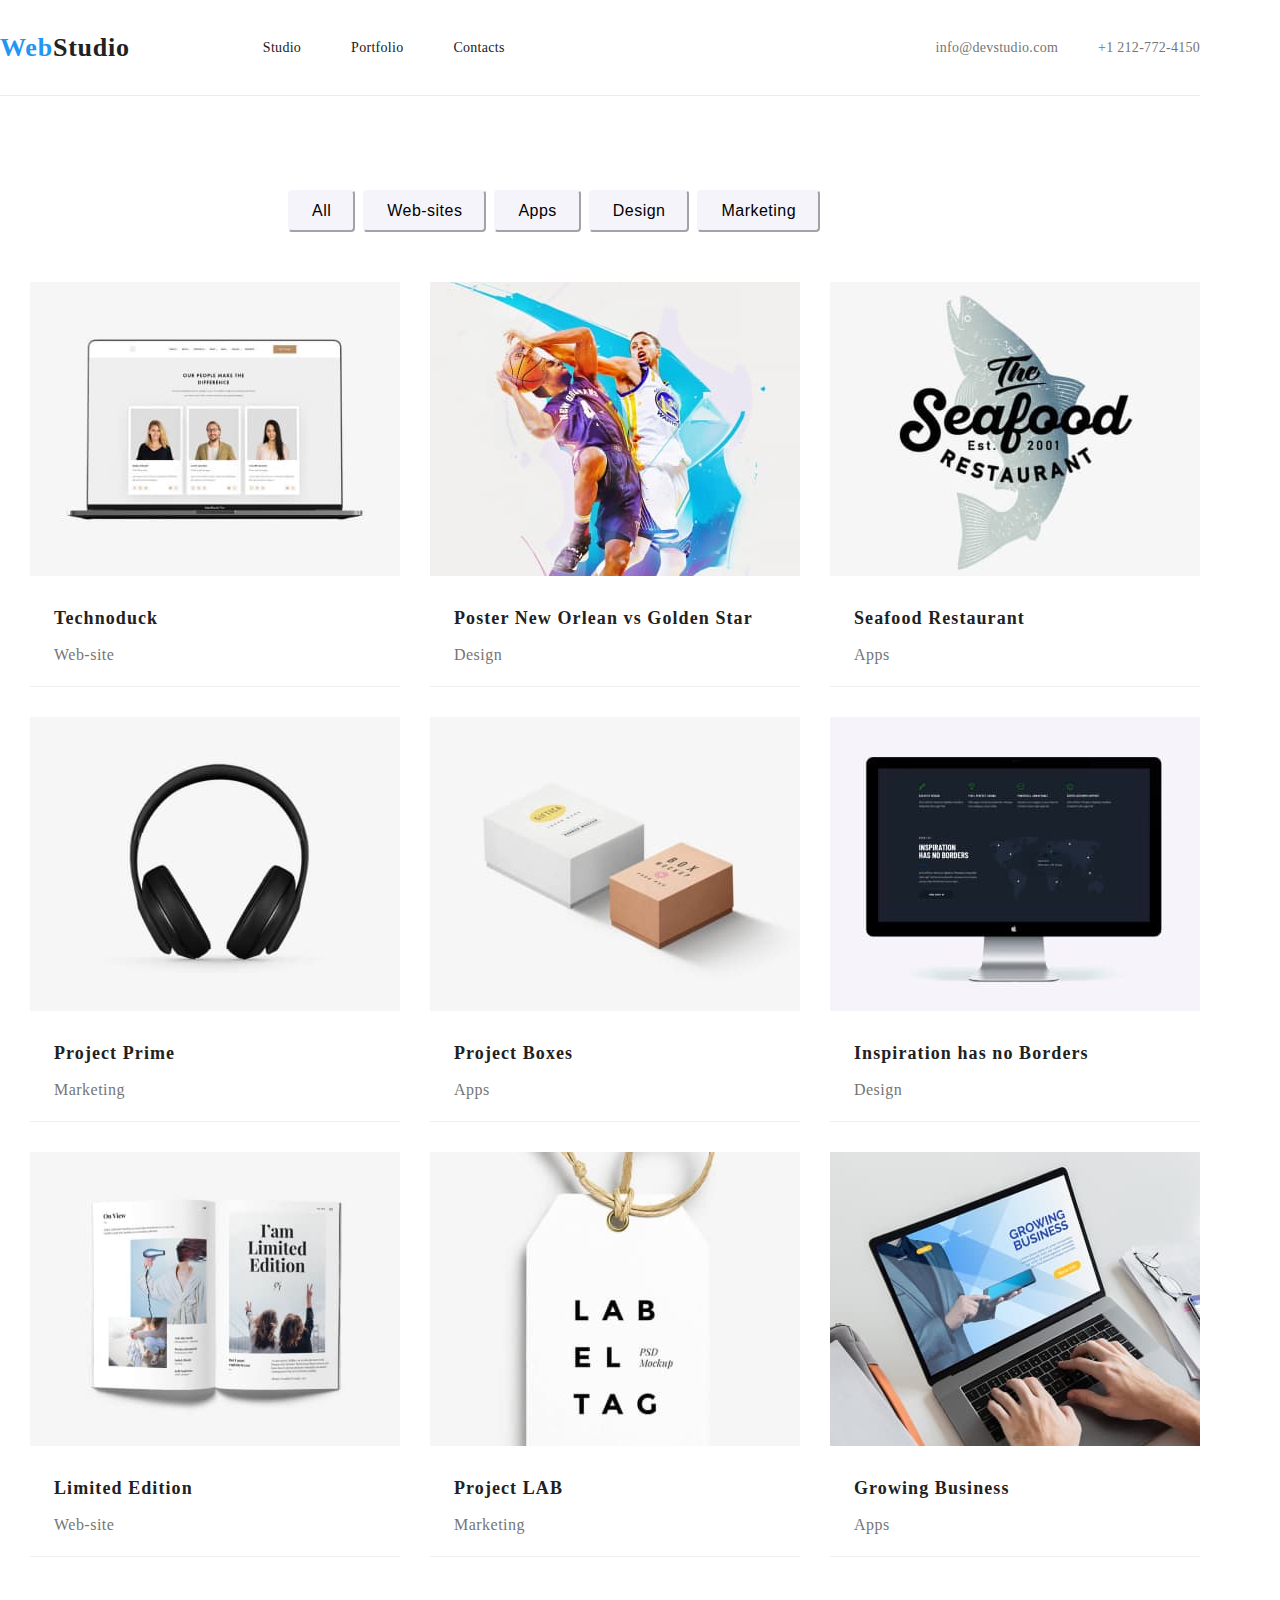
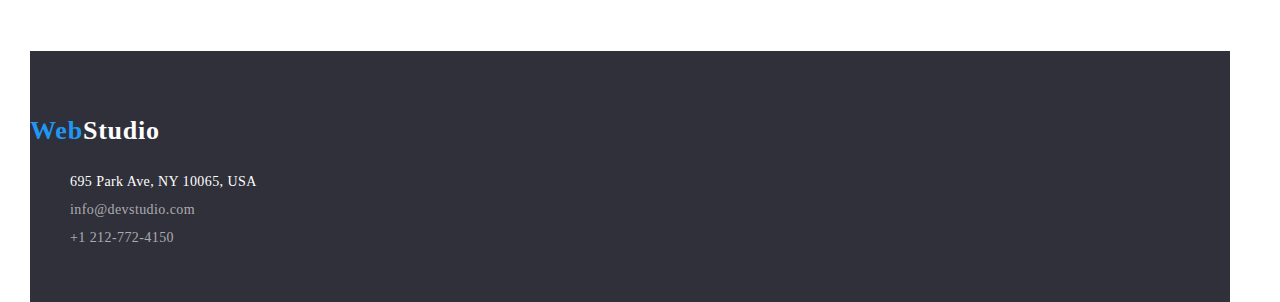
==== Portfolio.html @ 993a13b9 "Fara-footer" ====
<!DOCTYPE html>
<html>
    <head>
        <meta charset="UTF-8">
        <title>Portfolio</title>
        <link rel="preconnect" href="https://fonts.googleapis.com">
        <link rel="preconnect" href="https://fonts.gstatic.com" crossorigin>
        <link href="https://fonts.googleapis.com/css2?family=Raleway:wght@400;500;700;900&display=swap" rel="stylesheet">
        <link rel="stylesheet" href="css/styles.css">
    </head>
    <body>
        <!--HeaderSection-->
        <div class="header-container container-for-dimension">
        <header class="page-header">
            <a class="link header-logo" href="index.html"><span class="span-for-logo">Web</span>Studio</a>
            <nav class="header-navigation">
                <ul class="navigation-list unstyled-list">
                    <li class="nav-list-item"><a class="link" href="index.html">Studio</a></li>
                    <li class="nav-list-item"><a class="link" href="Portfolio.html">Portfolio</a></li>
                    <li class="nav-list-item"><a class="link" href="Contacts.html">Contacts</a></li>
                </ul>
            </nav>    
            <!--RightNavigationSection--> 
            <ul class="right-navigation-list unstyled-list">
                <li class="contact-list-item"><a class="link right-navigation-list" href="mailto:info@devstudio.com">info@devstudio.com</a></li>
                <li class="contact-list-item"><a class="link right-navigation-list" href="tel:+12127724150">+1 212-772-4150</a></li>
            </ul>
        </header>
        </div>
        <main>
            <!--HeroSection-->
            <section class="hero-section container-for-dimension">
                <!--ButtonsSection-->
                <ul class="button-list unstyled-list">
                    <li class="button-item-list"><button class="button" type="button">All</button></li>
                    <li class="button-item-list"><button class="button" type="button">Web-sites</button></li>
                    <li class="button-item-list"><button class="button" type="button">Apps</button></li>
                    <li class="button-item-list"><button class="button" type="button">Design</button></li>
                    <li class="button-item-list"><button class="button" type="button">Marketing</button></li>
                </ul>
                <!--ContainerSection-->
                <ul class="container-list unstyled-list">
                    <li class="container">
                        <div class="container-image"><img src="images/card1.jpg" alt="Web-site">
                        <h3 class="container-title">Technoduck</h3>
                        <h4 class="container-sub-title">Web-site</h4>
                        </div>
                    </li>
                    <li class="container">
                        <div class="container-image"><img src="images/card2.jpg" alt="Web-site">
                        <h3 class="container-title">Poster New Orlean vs Golden Star</h3>
                        <h4 class="container-sub-title">Design</h4>
                        </div>
                    </li>
                    <li class="container">
                        <div class="container-image"><img src="images/card3.jpg" alt="Web-site">
                        <h3 class="container-title">Seafood Restaurant </h3>
                        <h4 class="container-sub-title">Apps</h4>
                        </div>
                    </li>
                    <li class="container">
                        <div class="container-image"><img src="images/card4.jpg" alt="Web-site">
                        <h3 class="container-title">Project Prime</h3>
                        <h4 class="container-sub-title">Marketing</h4>
                        </div>
                    </li>
                    <li class="container">
                        <div class="container-image"><img src="images/card5.jpg" alt="Web-site">
                        <h3 class="container-title">Project Boxes</h3>
                        <h4 class="container-sub-title">Apps</h4>
                        </div>
                    </li>
                    <li class="container">
                        <div class="container-image"><img src="images/card6.jpg" alt="Web-site">
                        <h3 class="container-title">Inspiration has no Borders</h3>
                        <h4 class="container-sub-title">Design</h4>
                        </div>
                    </li>
                    <li class="container">
                        <div class="container-image"><img src="images/card7.jpg" alt="Web-site">
                        <h3 class="container-title">Limited Edition</h3>
                        <h4 class="container-sub-title">Web-site</h4>
                        </div>
                    </li>
                    <li class="container">
                        <div class="container-image"><img src="images/card8.jpg" alt="Web-site">
                        <h3 class="container-title">Project LAB</h3>
                        <h4 class="container-sub-title">Marketing</h4>
                        </div>
                    </li>
                    <li class="container">
                        <div class="container-image"><img src="images/card9.jpg" alt="Web-site">
                        <h3 class="container-title">Growing Business</h3>
                        <h4 class="container-sub-title">Apps</h4>
                        </div>
                    </li>
                </ul>
            </section>
        </main>
        <!--PageFooter-->
        <footer class="page-footer container-for-dimension">
            <div class="footer-style">
            <section>
                <a class="footer-logo link" href="index.html"><span class="span-for-logo">Web</span>Studio</a>
                    <address>
                        <ul class="informations-of-contact unstyled-list">
                            <li><a class="link location" href="">695 Park Ave, NY 10065, USA</a></li>
                            <li><a class="link contacts" href="mailto:info@devstudio.com">info@devstudio.com</a></li>
                            <li><a class="link contacts mail" href="tel:+12127724150">+1 212-772-4150</a></li>
                        </ul>
                    </address>
                </div>
            </section>
        </footer>
    </body>
</html>
---- css/styles.css ----
/*Variables*/
:root {
    --background-section: white;
}

.header-navigation,
.hero-section
{
    background-color: var(--background-section);
}

/*Globals*/
body{
    font-family: 'Roboto';
    font-weight: 500;
    font-size: 14px;
    line-height: 16px;
    letter-spacing: 0.02em;
    color: #212121;
    width: 1600px;
    margin: 0px auto;
}

.header-logo {
    font-weight: 700;
    font-size: 26px;
    line-height: 31px;
    letter-spacing: 0.03em;
    margin-right: 93px;
}

.container-for-dimensions{
    width: 1200px;
    margin: 0px auto;
}

.header-container, .hero-section , .page-footer
{
    width: 1200px;
}

.page-footer{
    height: 251px;
}

.header-container {
    padding: 32px 0px;
    border-bottom: 1px solid #ECECEC ;
}

.span-for-logo{
    color: #2196F3;
}

.page-header{
    background-color: #FFFFFF;
    display: flex;
}

.unstyled-list{
    list-style: none;
}

.link{
    color: #212121;
    text-decoration: none;
}

.navigation-list {
    display: flex;
    gap: 50px;  
    flex-grow: 1;
}

.header-navigation{
    display: flex;
    align-items: center;
    flex-grow: 1;
}

.right-navigation-list {
    color: #757575;
    display: flex;
    gap: 40px;
    align-items: center;
    justify-content: flex-end;
}

.navigation-list :hover {
    color: #2196F3;
    text-decoration: none;
}

.button {
    font-size: 16px;
    line-height: 26px;
    text-align: center;
    letter-spacing: 0.03em;
    background: #F5F4FA;
    border-color: #F5F4FA;
    border-radius: 4px;
    padding: 6px 22px;
}

.button:hover {
    color: #FFFFFF;
    background: #2196F3;
    border: none;
    box-shadow: 0px 3px 1px rgba(0, 0, 0, 0.1), 0px 1px 2px rgba(0, 0, 0, 0.08), 0px 2px 2px rgba(0, 0, 0, 0.12);
    cursor: pointer;
}

.button-list{
    display: flex;
    align-items: center;
    gap: 8px;
    padding: 94px 288px 50px 288px;
}

.container-list{
    display: flex;
    gap: 30px;
    flex-wrap: wrap;
    margin-top: 50px;
    margin-bottom: 94px;
    margin: 0;
    padding: 0;
    padding-left: 20px;
    width: 100%;
    max-width: 1600px;
    margin: 0 auto;
    padding: 0 30px;
    padding-bottom: 94px;
    
}

.container-list-studio{
    display: flex;
    gap: 30px;
    padding-left: 20px;
    width: 100%;
    max-width: 1200px;
    margin: 0 auto;
    padding: 0 30px;
    padding-bottom: 94px;
    
}

.container{
    width: 370px;
    height: 404px;
    background: #FFFFFF;
    border-bottom: 1px solid #EEEEEE;
}

.container-studio{
    width: 270px;
    height: 368px;
    background: #FFFFFF;
    border-bottom: 1px solid #EEEEEE;
    box-shadow: 0px 1px 3px rgba(0, 0, 0, 0.12), 0px 1px 1px rgba(0, 0, 0, 0.14), 0px 2px 1px rgba(0, 0, 0, 0.2);
    border-radius: 0px 0px 4px 4px;
}

.container-title {
    font-weight: 700;
    font-size: 18px;
    line-height: 36px;
    letter-spacing: 0.06em;
    text-align: left;
    padding: 20px 24px 4px;
}

.container-title-studio {
    font-weight: 500;
    font-size: 16px;
    line-height: 19px;
    letter-spacing: 0.03em;
    text-align: center;
    padding: 30px 0px 10px;

}

.container-sub-title {
    font-weight: 400;
    font-size: 16px;
    line-height: 30px;
    letter-spacing: 0.03em;
    color: #757575;
    padding: 0px 24px 20px;
}

.container-sub-title-studio {
    font-weight: 400;
    font-size: 16px;
    line-height: 19px;
    letter-spacing: 0.03em;
    color: #757575;
    text-align: center;
}

.page-footer{
    background: #2F303A;
    display: flex;
    align-items: center;
    margin-left: 30px;
}

.location{
    font-weight: 400;
    font-style: normal;
    letter-spacing: 0.03em;
    color: #FFFFFF;
    
}

.contacts{
    font-weight: 400;
    font-style: normal;
    letter-spacing: 0.03em;
    color: rgba(255, 255, 255, 0.6);
}

.contacts:hover{
    color: #2196F3;
}

.footer-logo {
    font-weight: 700;
    font-size: 26px;
    line-height: 31px;
    letter-spacing: 0.03em;
    color: #FFFFFF;
    
    
}

.informations-of-contact{
  display: inline-block;
  margin-top: 28px; 
  margin-bottom: 12px;
}

.studio-height {
    height: 600px;
    background: #2F303A;
    display: flex;
    flex-direction: column;
    align-items: center;
    justify-content: center;

}

.studio-atributes {
    display: flex;
    flex-direction: row;
    justify-content: center;
    gap: 30px;
    flex-wrap: wrap;
    margin-top: 50px;
    padding-left: 20px;
    width: 100%;
    max-width: 1600px;
    
}

.strenghts-title{
    padding-top: 94px;
    padding-bottom: 10px;
    font-weight: 700;
    letter-spacing: 0.03em;
    text-transform: uppercase;

}

.strenghts-description{
    font-weight: 400;
    font-size: 14px;
    line-height: 24px;
    letter-spacing: 0.03em;
    color: #757575;
}

.first-studio-page-text{
    font-weight: 900;
    font-size: 44px;
    line-height: 60px;
    text-align: center;
    letter-spacing: 0.06em;
    text-transform: uppercase;
    color: #FFFFFF;
}

.center-text{
    font-size: 36px;
    line-height: 42px;
    text-align: center;
    letter-spacing: 0.03em;
    
    padding-bottom: 50px;
}

.what-we-do-images{
    display: flex;
    gap: 30px;
    align-items: center;
    justify-content: center;
    mix-blend-mode: normal;
}

.container-studio-section{
    padding-bottom: 94px;
}

.footer-style{
    padding-top: 60px;
    padding-bottom: 28px;
}

.informations-of-contact li {
    margin-bottom: 12px;
  }

*{
    margin-block-start: 0px;
    margin-block-end: 0px;
    margin-inline-start: 0px;
    margin-inline-end: 0px;
}
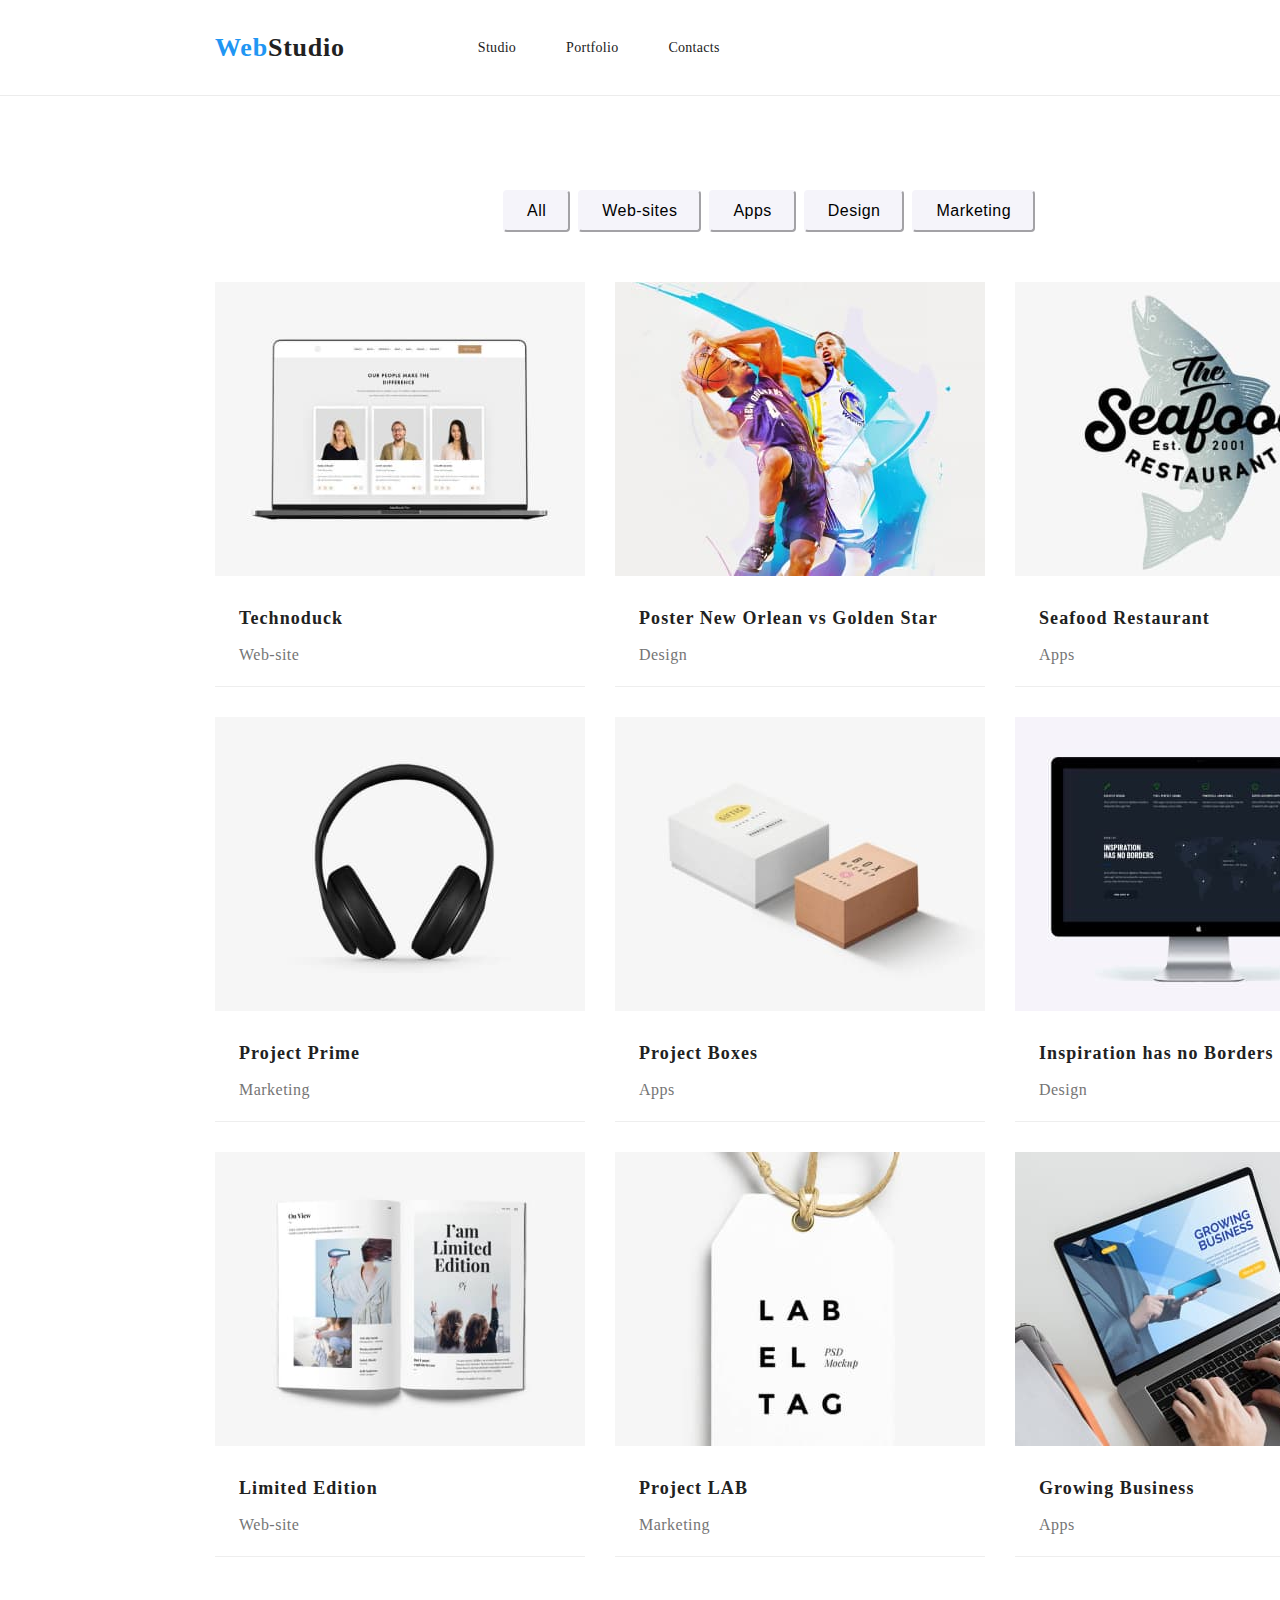
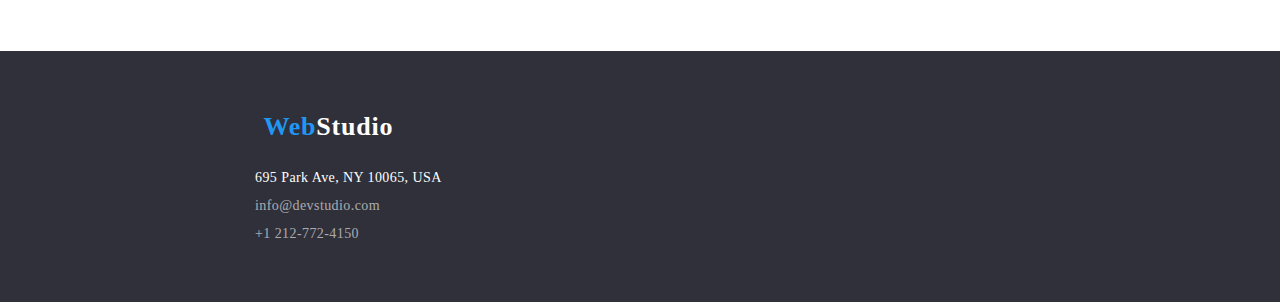
==== commit 58893352: "Alinieri-and-stuff" ====
--- a/Portfolio.html
+++ b/Portfolio.html
@@ -100,7 +100,7 @@
         <!--PageFooter-->
         <footer class="page-footer container-for-dimension">
             <div class="footer-style">
-            <section>
+            <section class="footer-section">
                 <a class="footer-logo link" href="index.html"><span class="span-for-logo">Web</span>Studio</a>
                     <address>
                         <ul class="informations-of-contact unstyled-list">
--- a/css/styles.css
+++ b/css/styles.css
@@ -34,13 +34,9 @@
     margin: 0px auto;
 }
 
-.header-container, .hero-section , .page-footer
+.header-container, .hero-section
 {
-    width: 1200px;
-}
-
-.page-footer{
-    height: 251px;
+    padding-left: 215px;
 }
 
 .header-container {
@@ -55,6 +51,7 @@
 .page-header{
     background-color: #FFFFFF;
     display: flex;
+    padding-left: 215px;
 }
 
 .unstyled-list{
@@ -125,13 +122,10 @@
     margin-bottom: 94px;
     margin: 0;
     padding: 0;
-    padding-left: 20px;
     width: 100%;
     max-width: 1600px;
     margin: 0 auto;
-    padding: 0 30px;
     padding-bottom: 94px;
-    
 }
 
 .container-list-studio{
@@ -147,7 +141,6 @@
 }
 
 .container{
-    width: 370px;
     height: 404px;
     background: #FFFFFF;
     border-bottom: 1px solid #EEEEEE;
@@ -201,9 +194,6 @@
 
 .page-footer{
     background: #2F303A;
-    display: flex;
-    align-items: center;
-    margin-left: 30px;
 }
 
 .location{
@@ -231,14 +221,14 @@
     line-height: 31px;
     letter-spacing: 0.03em;
     color: #FFFFFF;
-    
-    
+
+        
 }
 
 .informations-of-contact{
   display: inline-block;
   margin-top: 28px; 
-  margin-bottom: 12px;
+  
 }
 
 .studio-height {
@@ -312,13 +302,25 @@
     padding-bottom: 94px;
 }
 
+.footer-section{
+    display: flex;
+    flex-direction: column;
+    align-items: center;
+  }
+
 .footer-style{
+    display: flex;
+    justify-content: space-between;
     padding-top: 60px;
-    padding-bottom: 28px;
-}
-
-.informations-of-contact li {
+    padding-left: 215px;
+}
+
+ul.informations-of-contact li{
     margin-bottom: 12px;
+}
+
+ul.informations-of-contact li:last-child {
+    margin-bottom: 60px;
   }
 
 *{
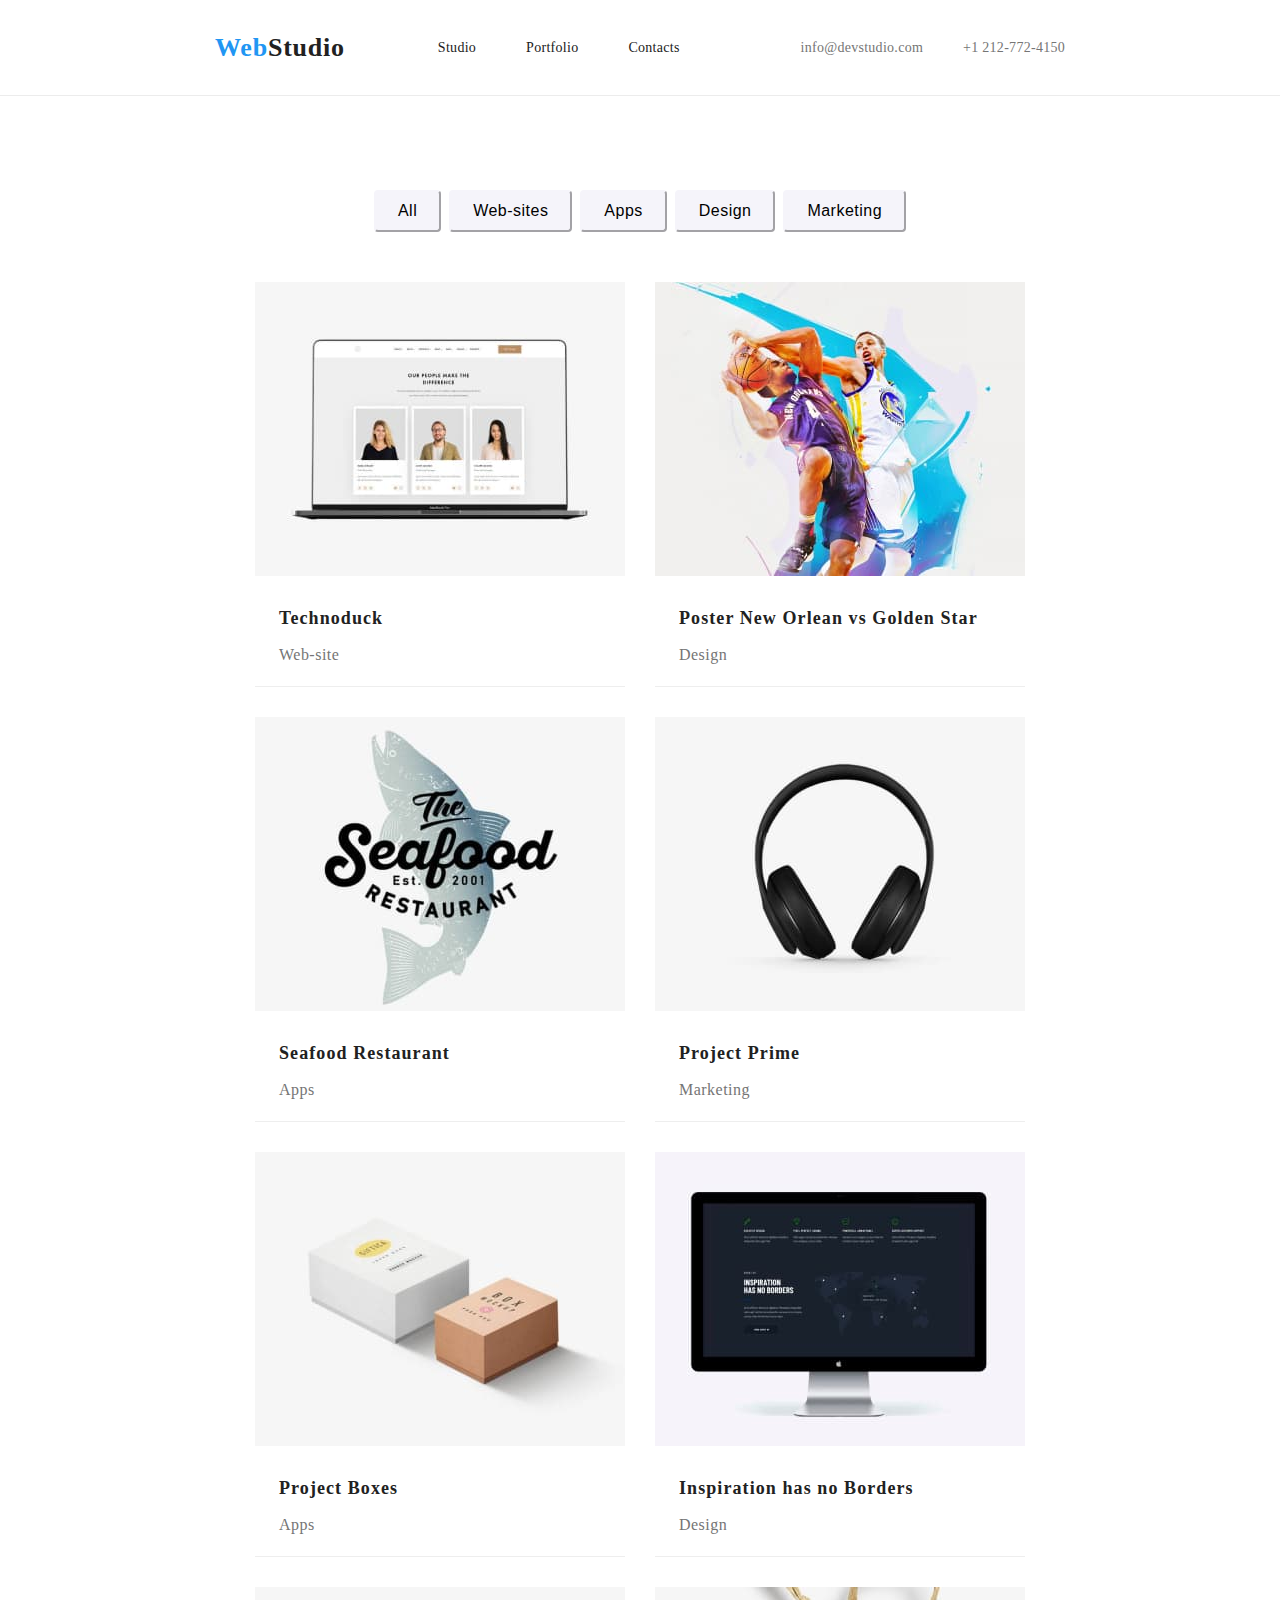
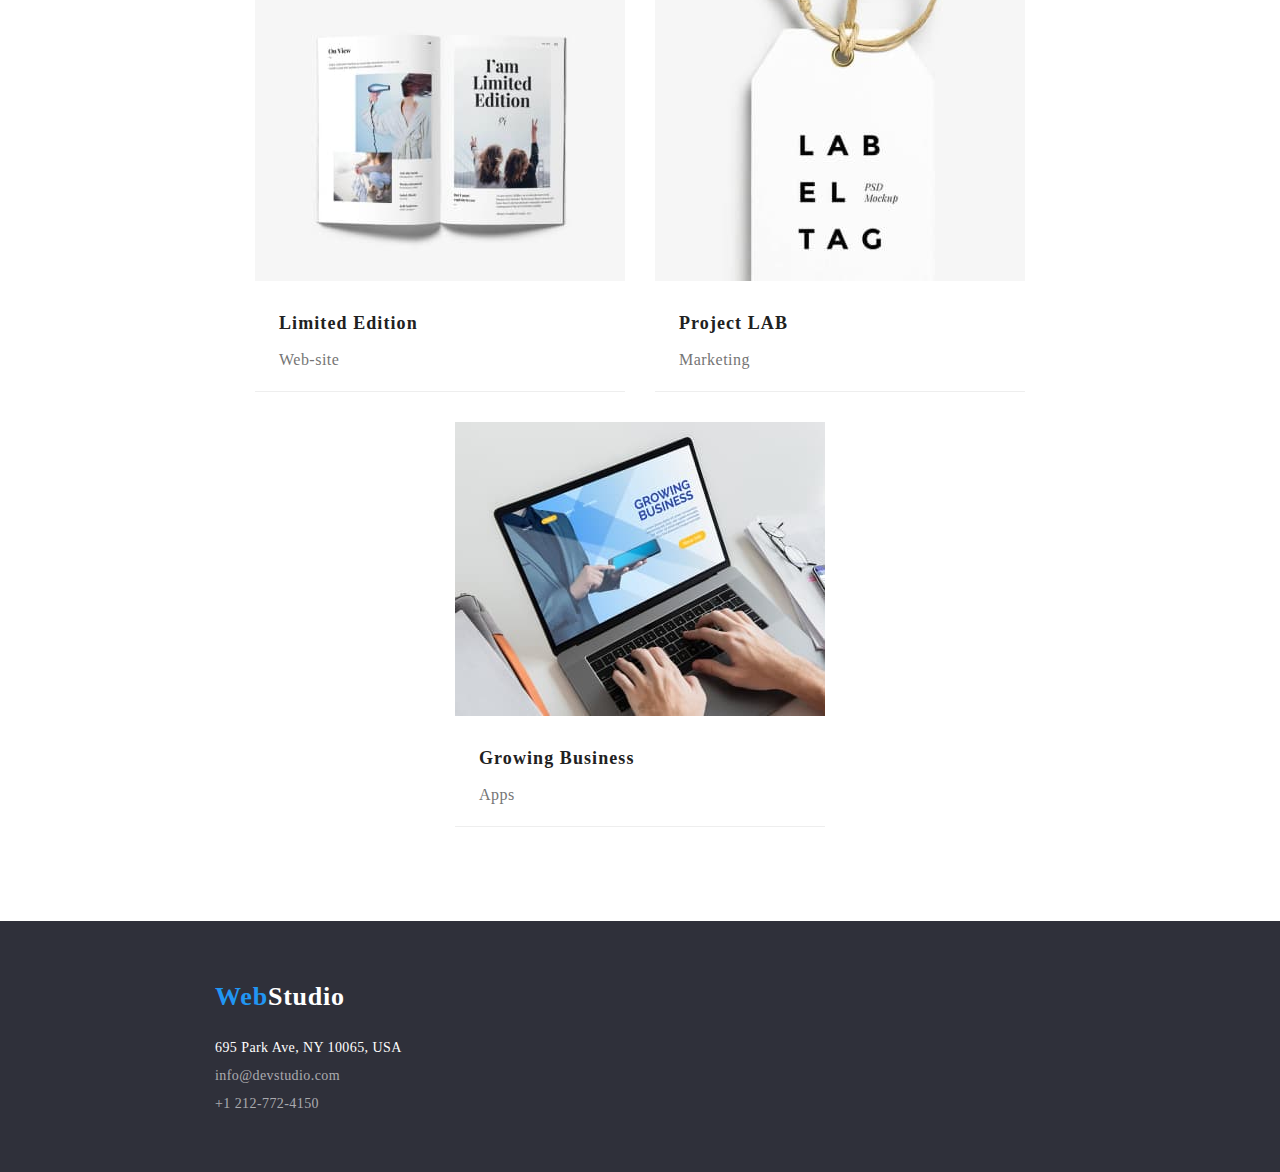
==== commit 9a01d4e4: "Alte-Adaugari" ====
--- a/Portfolio.html
+++ b/Portfolio.html
@@ -1,31 +1,36 @@
 <!DOCTYPE html>
 <html>
-    <head>
-        <meta charset="UTF-8">
-        <title>Portfolio</title>
-        <link rel="preconnect" href="https://fonts.googleapis.com">
-        <link rel="preconnect" href="https://fonts.gstatic.com" crossorigin>
-        <link href="https://fonts.googleapis.com/css2?family=Raleway:wght@400;500;700;900&display=swap" rel="stylesheet">
-        <link rel="stylesheet" href="css/styles.css">
-    </head>
-    <body>
-        <!--HeaderSection-->
+
+<head>
+    <meta charset="UTF-8">
+    <title>Portfolio</title>
+    <link rel="preconnect" href="https://fonts.googleapis.com">
+    <link rel="preconnect" href="https://fonts.gstatic.com" crossorigin>
+    <link href="https://fonts.googleapis.com/css2?family=Raleway:wght@400;500;700;900&display=swap" rel="stylesheet">
+    <link rel="stylesheet" href="css/styles.css">
+</head>
+
+<body>
+    <!--HeaderSection-->
+    <div class="general-container">
         <div class="header-container container-for-dimension">
-        <header class="page-header">
-            <a class="link header-logo" href="index.html"><span class="span-for-logo">Web</span>Studio</a>
-            <nav class="header-navigation">
-                <ul class="navigation-list unstyled-list">
-                    <li class="nav-list-item"><a class="link" href="index.html">Studio</a></li>
-                    <li class="nav-list-item"><a class="link" href="Portfolio.html">Portfolio</a></li>
-                    <li class="nav-list-item"><a class="link" href="Contacts.html">Contacts</a></li>
+            <header class="page-header">
+                <a class="link header-logo" href="index.html"><span class="span-for-logo">Web</span>Studio</a>
+                <nav class="header-navigation">
+                    <ul class="navigation-list unstyled-list">
+                        <li class="nav-list-item"><a class="link" href="index.html">Studio</a></li>
+                        <li class="nav-list-item"><a class="link" href="Portfolio.html">Portfolio</a></li>
+                        <li class="nav-list-item"><a class="link" href="Contacts.html">Contacts</a></li>
+                    </ul>
+                </nav>
+                <!--RightNavigationSection-->
+                <ul class="right-navigation-list unstyled-list">
+                    <li class="contact-list-item"><a class="link right-navigation-list"
+                            href="mailto:info@devstudio.com">info@devstudio.com</a></li>
+                    <li class="contact-list-item"><a class="link right-navigation-list" href="tel:+12127724150">+1
+                            212-772-4150</a></li>
                 </ul>
-            </nav>    
-            <!--RightNavigationSection--> 
-            <ul class="right-navigation-list unstyled-list">
-                <li class="contact-list-item"><a class="link right-navigation-list" href="mailto:info@devstudio.com">info@devstudio.com</a></li>
-                <li class="contact-list-item"><a class="link right-navigation-list" href="tel:+12127724150">+1 212-772-4150</a></li>
-            </ul>
-        </header>
+            </header>
         </div>
         <main>
             <!--HeroSection-->
@@ -42,75 +47,77 @@
                 <ul class="container-list unstyled-list">
                     <li class="container">
                         <div class="container-image"><img src="images/card1.jpg" alt="Web-site">
-                        <h3 class="container-title">Technoduck</h3>
-                        <h4 class="container-sub-title">Web-site</h4>
+                            <h3 class="container-title">Technoduck</h3>
+                            <h4 class="container-sub-title">Web-site</h4>
                         </div>
                     </li>
                     <li class="container">
                         <div class="container-image"><img src="images/card2.jpg" alt="Web-site">
-                        <h3 class="container-title">Poster New Orlean vs Golden Star</h3>
-                        <h4 class="container-sub-title">Design</h4>
+                            <h3 class="container-title">Poster New Orlean vs Golden Star</h3>
+                            <h4 class="container-sub-title">Design</h4>
                         </div>
                     </li>
                     <li class="container">
                         <div class="container-image"><img src="images/card3.jpg" alt="Web-site">
-                        <h3 class="container-title">Seafood Restaurant </h3>
-                        <h4 class="container-sub-title">Apps</h4>
+                            <h3 class="container-title">Seafood Restaurant </h3>
+                            <h4 class="container-sub-title">Apps</h4>
                         </div>
                     </li>
                     <li class="container">
                         <div class="container-image"><img src="images/card4.jpg" alt="Web-site">
-                        <h3 class="container-title">Project Prime</h3>
-                        <h4 class="container-sub-title">Marketing</h4>
+                            <h3 class="container-title">Project Prime</h3>
+                            <h4 class="container-sub-title">Marketing</h4>
                         </div>
                     </li>
                     <li class="container">
                         <div class="container-image"><img src="images/card5.jpg" alt="Web-site">
-                        <h3 class="container-title">Project Boxes</h3>
-                        <h4 class="container-sub-title">Apps</h4>
+                            <h3 class="container-title">Project Boxes</h3>
+                            <h4 class="container-sub-title">Apps</h4>
                         </div>
                     </li>
                     <li class="container">
                         <div class="container-image"><img src="images/card6.jpg" alt="Web-site">
-                        <h3 class="container-title">Inspiration has no Borders</h3>
-                        <h4 class="container-sub-title">Design</h4>
+                            <h3 class="container-title">Inspiration has no Borders</h3>
+                            <h4 class="container-sub-title">Design</h4>
                         </div>
                     </li>
                     <li class="container">
                         <div class="container-image"><img src="images/card7.jpg" alt="Web-site">
-                        <h3 class="container-title">Limited Edition</h3>
-                        <h4 class="container-sub-title">Web-site</h4>
+                            <h3 class="container-title">Limited Edition</h3>
+                            <h4 class="container-sub-title">Web-site</h4>
                         </div>
                     </li>
                     <li class="container">
                         <div class="container-image"><img src="images/card8.jpg" alt="Web-site">
-                        <h3 class="container-title">Project LAB</h3>
-                        <h4 class="container-sub-title">Marketing</h4>
+                            <h3 class="container-title">Project LAB</h3>
+                            <h4 class="container-sub-title">Marketing</h4>
                         </div>
                     </li>
                     <li class="container">
                         <div class="container-image"><img src="images/card9.jpg" alt="Web-site">
-                        <h3 class="container-title">Growing Business</h3>
-                        <h4 class="container-sub-title">Apps</h4>
+                            <h3 class="container-title">Growing Business</h3>
+                            <h4 class="container-sub-title">Apps</h4>
                         </div>
                     </li>
                 </ul>
             </section>
         </main>
-        <!--PageFooter-->
-        <footer class="page-footer container-for-dimension">
-            <div class="footer-style">
+    </div>
+    <!--PageFooter-->
+    <footer class="page-footer container-for-dimension">
+        <div class="footer-style">
             <section class="footer-section">
                 <a class="footer-logo link" href="index.html"><span class="span-for-logo">Web</span>Studio</a>
-                    <address>
-                        <ul class="informations-of-contact unstyled-list">
-                            <li><a class="link location" href="">695 Park Ave, NY 10065, USA</a></li>
-                            <li><a class="link contacts" href="mailto:info@devstudio.com">info@devstudio.com</a></li>
-                            <li><a class="link contacts mail" href="tel:+12127724150">+1 212-772-4150</a></li>
-                        </ul>
-                    </address>
-                </div>
-            </section>
-        </footer>
-    </body>
-</html>
+                <address>
+                    <ul class="informations-of-contact unstyled-list">
+                        <li><a class="link location" href="">695 Park Ave, NY 10065, USA</a></li>
+                        <li><a class="link contacts" href="mailto:info@devstudio.com">info@devstudio.com</a></li>
+                        <li><a class="link contacts mail" href="tel:+12127724150">+1 212-772-4150</a></li>
+                    </ul>
+                </address>
+            </section>    
+        </div>
+    </footer>
+</body>
+
+</html>--- a/css/styles.css
+++ b/css/styles.css
@@ -17,7 +17,7 @@
     line-height: 16px;
     letter-spacing: 0.02em;
     color: #212121;
-    width: 1600px;
+    
     margin: 0px auto;
 }
 
@@ -29,16 +29,6 @@
     margin-right: 93px;
 }
 
-.container-for-dimensions{
-    width: 1200px;
-    margin: 0px auto;
-}
-
-.header-container, .hero-section
-{
-    padding-left: 215px;
-}
-
 .header-container {
     padding: 32px 0px;
     border-bottom: 1px solid #ECECEC ;
@@ -51,11 +41,12 @@
 .page-header{
     background-color: #FFFFFF;
     display: flex;
-    padding-left: 215px;
 }
 
 .unstyled-list{
     list-style: none;
+    margin: 0px;
+    padding: 0px;
 }
 
 .link{
@@ -109,9 +100,9 @@
 
 .button-list{
     display: flex;
-    align-items: center;
+    justify-content: center;
     gap: 8px;
-    padding: 94px 288px 50px 288px;
+    padding: 94px 0px 50px 0px;
 }
 
 .container-list{
@@ -122,22 +113,18 @@
     margin-bottom: 94px;
     margin: 0;
     padding: 0;
-    width: 100%;
-    max-width: 1600px;
+    justify-content: center;
+    
     margin: 0 auto;
     padding-bottom: 94px;
+    align-items: center;
 }
 
 .container-list-studio{
     display: flex;
     gap: 30px;
-    padding-left: 20px;
-    width: 100%;
-    max-width: 1200px;
     margin: 0 auto;
-    padding: 0 30px;
     padding-bottom: 94px;
-    
 }
 
 .container{
@@ -221,8 +208,6 @@
     line-height: 31px;
     letter-spacing: 0.03em;
     color: #FFFFFF;
-
-        
 }
 
 .informations-of-contact{
@@ -246,12 +231,8 @@
     flex-direction: row;
     justify-content: center;
     gap: 30px;
-    flex-wrap: wrap;
-    margin-top: 50px;
-    padding-left: 20px;
-    width: 100%;
-    max-width: 1600px;
-    
+    margin-right: 0px;
+    margin-left: 0px;
 }
 
 .strenghts-title{
@@ -286,8 +267,8 @@
     line-height: 42px;
     text-align: center;
     letter-spacing: 0.03em;
-    
     padding-bottom: 50px;
+    margin-top: 94px;
 }
 
 .what-we-do-images{
@@ -298,21 +279,18 @@
     mix-blend-mode: normal;
 }
 
-.container-studio-section{
-    padding-bottom: 94px;
-}
-
-.footer-section{
+/* .footer-section{ 
     display: flex;
     flex-direction: column;
     align-items: center;
+    padding: 0px;
+    margin: 0px;
   }
-
+*/
 .footer-style{
     display: flex;
     justify-content: space-between;
     padding-top: 60px;
-    padding-left: 215px;
 }
 
 ul.informations-of-contact li{
@@ -323,7 +301,19 @@
     margin-bottom: 60px;
   }
 
-*{
+  /* .general-container{
+    padding-left: 215px;
+    padding-right: 215px;
+    
+  } */
+
+  header, section {
+    padding-left: 215px;
+    padding-right: 215px;
+  }
+
+  *
+{
     margin-block-start: 0px;
     margin-block-end: 0px;
     margin-inline-start: 0px;
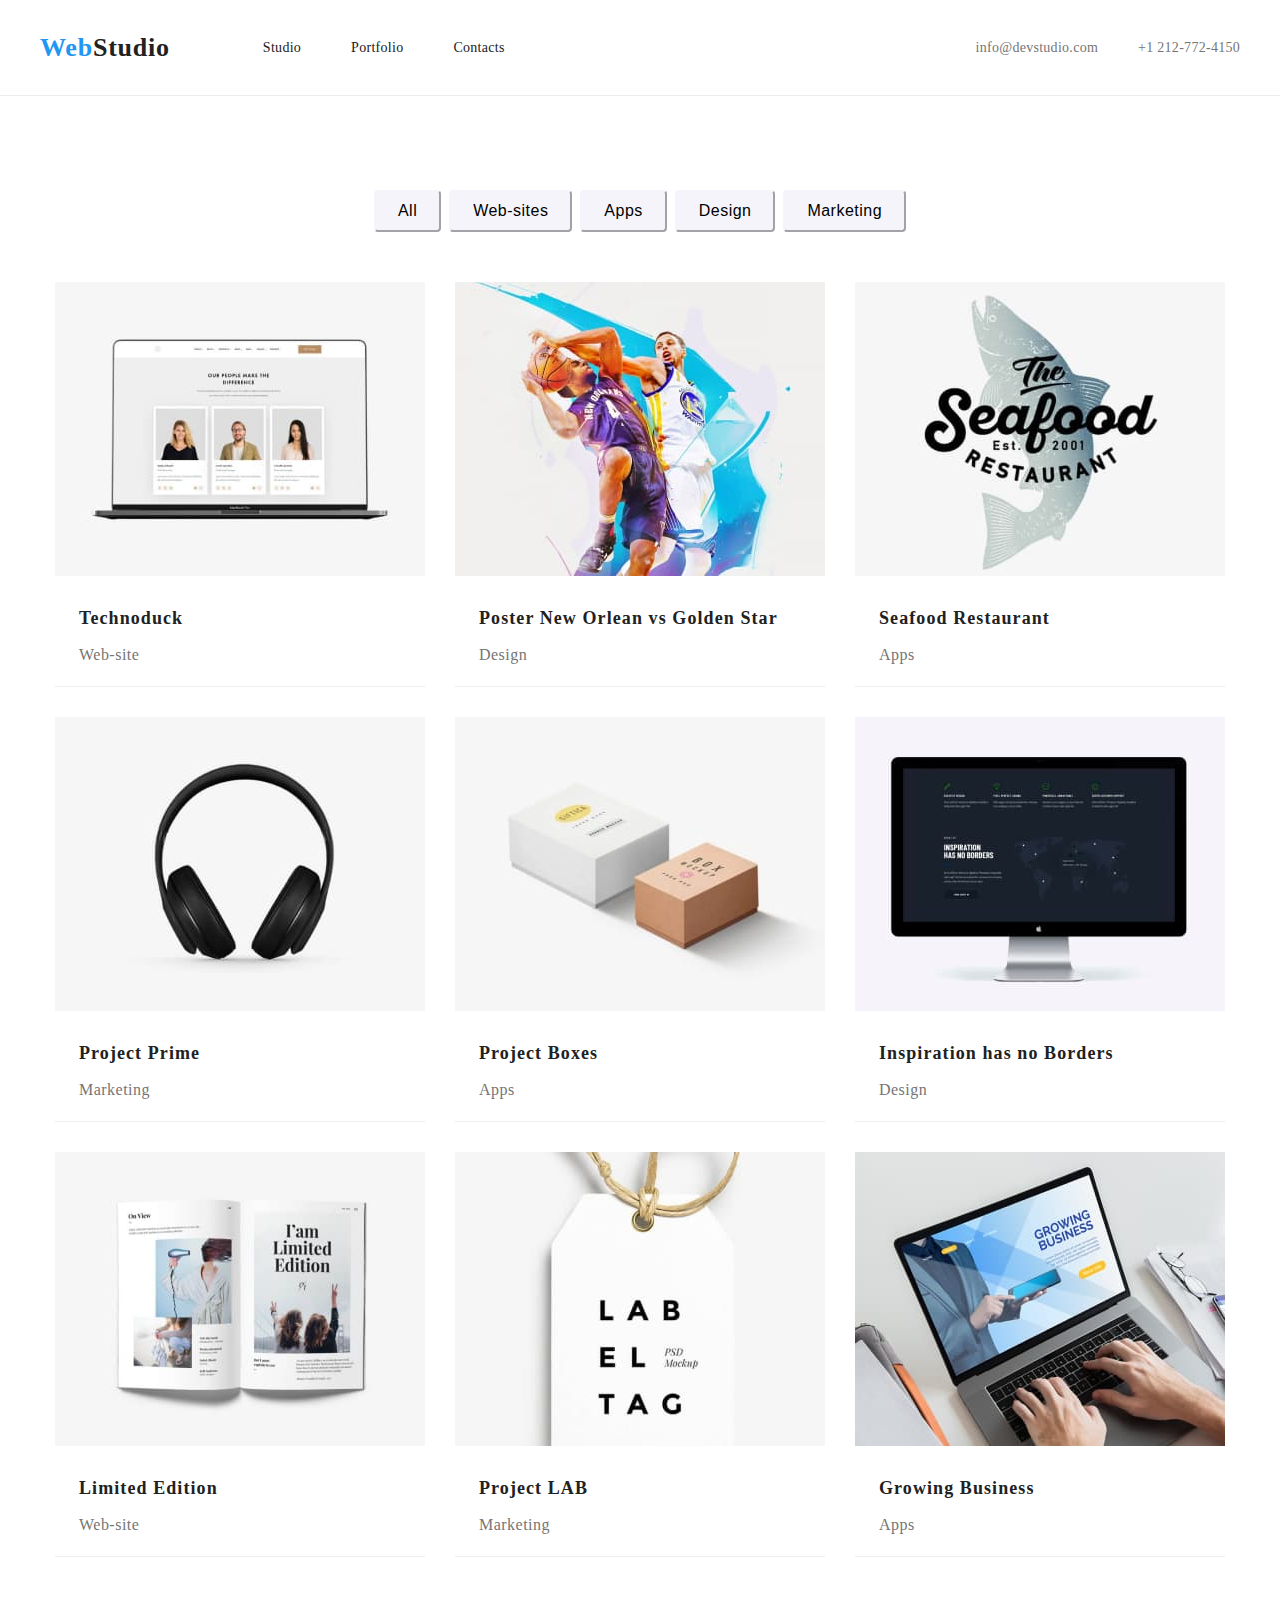
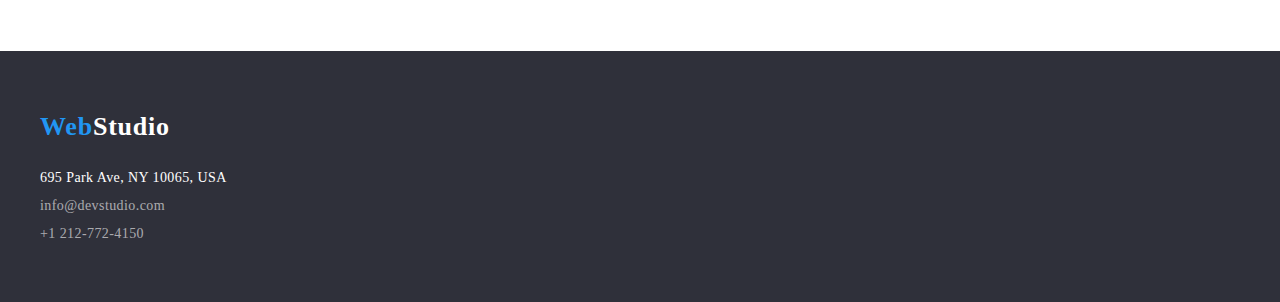
==== commit 2e2b0e43: "Final" ====
--- a/Portfolio.html
+++ b/Portfolio.html
@@ -1,40 +1,35 @@
 <!DOCTYPE html>
 <html>
-
-<head>
-    <meta charset="UTF-8">
-    <title>Portfolio</title>
-    <link rel="preconnect" href="https://fonts.googleapis.com">
-    <link rel="preconnect" href="https://fonts.gstatic.com" crossorigin>
-    <link href="https://fonts.googleapis.com/css2?family=Raleway:wght@400;500;700;900&display=swap" rel="stylesheet">
-    <link rel="stylesheet" href="css/styles.css">
-</head>
-
-<body>
-    <!--HeaderSection-->
-    <div class="general-container">
-        <div class="header-container container-for-dimension">
-            <header class="page-header">
-                <a class="link header-logo" href="index.html"><span class="span-for-logo">Web</span>Studio</a>
-                <nav class="header-navigation">
-                    <ul class="navigation-list unstyled-list">
-                        <li class="nav-list-item"><a class="link" href="index.html">Studio</a></li>
-                        <li class="nav-list-item"><a class="link" href="Portfolio.html">Portfolio</a></li>
-                        <li class="nav-list-item"><a class="link" href="Contacts.html">Contacts</a></li>
-                    </ul>
-                </nav>
-                <!--RightNavigationSection-->
-                <ul class="right-navigation-list unstyled-list">
-                    <li class="contact-list-item"><a class="link right-navigation-list"
-                            href="mailto:info@devstudio.com">info@devstudio.com</a></li>
-                    <li class="contact-list-item"><a class="link right-navigation-list" href="tel:+12127724150">+1
-                            212-772-4150</a></li>
+    <head>
+        <meta charset="UTF-8">
+        <title>Portfolio</title>
+        <link rel="preconnect" href="https://fonts.googleapis.com">
+        <link rel="preconnect" href="https://fonts.gstatic.com" crossorigin>
+        <link href="https://fonts.googleapis.com/css2?family=Raleway:wght@400;500;700;900&display=swap" rel="stylesheet">
+        <link rel="stylesheet" href="css/styles.css">
+    </head>
+    <body>
+        <!--HeaderSection-->
+        <div class="header-border">
+        <header class="page-header container-for-dimensions">
+            <a class="link header-logo" href="index.html"><span class="span-for-logo">Web</span>Studio</a>
+            <nav class="header-navigation">
+                <ul class="navigation-list unstyled-list">
+                    <li class="nav-list-item"><a class="link" href="index.html">Studio</a></li>
+                    <li class="nav-list-item"><a class="link" href="Portfolio.html">Portfolio</a></li>
+                    <li class="nav-list-item"><a class="link" href="Contacts.html">Contacts</a></li>
                 </ul>
-            </header>
+            </nav>    
+            <!--RightNavigationSection--> 
+            <ul class="right-navigation-list unstyled-list">
+                <li class="contact-list-item"><a class="link right-navigation-list" href="mailto:info@devstudio.com">info@devstudio.com</a></li>
+                <li class="contact-list-item"><a class="link right-navigation-list" href="tel:+12127724150">+1 212-772-4150</a></li>
+            </ul>
+        </header>
         </div>
         <main>
             <!--HeroSection-->
-            <section class="hero-section container-for-dimension">
+            <section class="hero-section container-for-dimensions">
                 <!--ButtonsSection-->
                 <ul class="button-list unstyled-list">
                     <li class="button-item-list"><button class="button" type="button">All</button></li>
@@ -47,77 +42,75 @@
                 <ul class="container-list unstyled-list">
                     <li class="container">
                         <div class="container-image"><img src="images/card1.jpg" alt="Web-site">
-                            <h3 class="container-title">Technoduck</h3>
-                            <h4 class="container-sub-title">Web-site</h4>
+                        <h3 class="container-title">Technoduck</h3>
+                        <h4 class="container-sub-title">Web-site</h4>
                         </div>
                     </li>
                     <li class="container">
                         <div class="container-image"><img src="images/card2.jpg" alt="Web-site">
-                            <h3 class="container-title">Poster New Orlean vs Golden Star</h3>
-                            <h4 class="container-sub-title">Design</h4>
+                        <h3 class="container-title">Poster New Orlean vs Golden Star</h3>
+                        <h4 class="container-sub-title">Design</h4>
                         </div>
                     </li>
                     <li class="container">
                         <div class="container-image"><img src="images/card3.jpg" alt="Web-site">
-                            <h3 class="container-title">Seafood Restaurant </h3>
-                            <h4 class="container-sub-title">Apps</h4>
+                        <h3 class="container-title">Seafood Restaurant </h3>
+                        <h4 class="container-sub-title">Apps</h4>
                         </div>
                     </li>
                     <li class="container">
                         <div class="container-image"><img src="images/card4.jpg" alt="Web-site">
-                            <h3 class="container-title">Project Prime</h3>
-                            <h4 class="container-sub-title">Marketing</h4>
+                        <h3 class="container-title">Project Prime</h3>
+                        <h4 class="container-sub-title">Marketing</h4>
                         </div>
                     </li>
                     <li class="container">
                         <div class="container-image"><img src="images/card5.jpg" alt="Web-site">
-                            <h3 class="container-title">Project Boxes</h3>
-                            <h4 class="container-sub-title">Apps</h4>
+                        <h3 class="container-title">Project Boxes</h3>
+                        <h4 class="container-sub-title">Apps</h4>
                         </div>
                     </li>
                     <li class="container">
                         <div class="container-image"><img src="images/card6.jpg" alt="Web-site">
-                            <h3 class="container-title">Inspiration has no Borders</h3>
-                            <h4 class="container-sub-title">Design</h4>
+                        <h3 class="container-title">Inspiration has no Borders</h3>
+                        <h4 class="container-sub-title">Design</h4>
                         </div>
                     </li>
                     <li class="container">
                         <div class="container-image"><img src="images/card7.jpg" alt="Web-site">
-                            <h3 class="container-title">Limited Edition</h3>
-                            <h4 class="container-sub-title">Web-site</h4>
+                        <h3 class="container-title">Limited Edition</h3>
+                        <h4 class="container-sub-title">Web-site</h4>
                         </div>
                     </li>
                     <li class="container">
                         <div class="container-image"><img src="images/card8.jpg" alt="Web-site">
-                            <h3 class="container-title">Project LAB</h3>
-                            <h4 class="container-sub-title">Marketing</h4>
+                        <h3 class="container-title">Project LAB</h3>
+                        <h4 class="container-sub-title">Marketing</h4>
                         </div>
                     </li>
                     <li class="container">
                         <div class="container-image"><img src="images/card9.jpg" alt="Web-site">
-                            <h3 class="container-title">Growing Business</h3>
-                            <h4 class="container-sub-title">Apps</h4>
+                        <h3 class="container-title">Growing Business</h3>
+                        <h4 class="container-sub-title">Apps</h4>
                         </div>
                     </li>
                 </ul>
             </section>
         </main>
-    </div>
-    <!--PageFooter-->
-    <footer class="page-footer container-for-dimension">
-        <div class="footer-style">
+        <!--PageFooter-->
+        <footer class="page-footer">
+            <div class="footer-style container-for-dimensions">
             <section class="footer-section">
                 <a class="footer-logo link" href="index.html"><span class="span-for-logo">Web</span>Studio</a>
-                <address>
-                    <ul class="informations-of-contact unstyled-list">
-                        <li><a class="link location" href="">695 Park Ave, NY 10065, USA</a></li>
-                        <li><a class="link contacts" href="mailto:info@devstudio.com">info@devstudio.com</a></li>
-                        <li><a class="link contacts mail" href="tel:+12127724150">+1 212-772-4150</a></li>
-                    </ul>
-                </address>
-            </section>    
-        </div>
-    </footer>
-</body>
-
-</html>+                    <address>
+                        <ul class="informations-of-contact unstyled-list">
+                            <li><a class="link location" href="">695 Park Ave, NY 10065, USA</a></li>
+                            <li><a class="link contacts" href="mailto:info@devstudio.com">info@devstudio.com</a></li>
+                            <li><a class="link contacts mail" href="tel:+12127724150">+1 212-772-4150</a></li>
+                        </ul>
+                    </address>
+                </div>
+            </section>
+        </footer>
+    </body>
+</html>
--- a/css/styles.css
+++ b/css/styles.css
@@ -29,9 +29,16 @@
     margin-right: 93px;
 }
 
-.header-container {
-    padding: 32px 0px;
+.header-border {
     border-bottom: 1px solid #ECECEC ;
+}
+
+.page-header,
+.container-for-dimensions
+ {
+    width: 1200px;
+    margin: 0px auto;
+
 }
 
 .span-for-logo{
@@ -41,6 +48,7 @@
 .page-header{
     background-color: #FFFFFF;
     display: flex;
+    padding: 32px 0px;
 }
 
 .unstyled-list{
@@ -114,7 +122,6 @@
     margin: 0;
     padding: 0;
     justify-content: center;
-    
     margin: 0 auto;
     padding-bottom: 94px;
     align-items: center;
@@ -279,18 +286,11 @@
     mix-blend-mode: normal;
 }
 
-/* .footer-section{ 
-    display: flex;
-    flex-direction: column;
-    align-items: center;
-    padding: 0px;
-    margin: 0px;
-  }
-*/
 .footer-style{
     display: flex;
     justify-content: space-between;
     padding-top: 60px;
+
 }
 
 ul.informations-of-contact li{
@@ -301,16 +301,16 @@
     margin-bottom: 60px;
   }
 
-  /* .general-container{
-    padding-left: 215px;
-    padding-right: 215px;
-    
-  } */
-
-  header, section {
-    padding-left: 215px;
-    padding-right: 215px;
-  }
+   .general-container{
+    width: 100%;
+      max-width: 1200px;
+      margin: 0 auto;
+  } 
+
+.center-text{
+    display: flex;
+    justify-content: center;
+}
 
   *
 {
